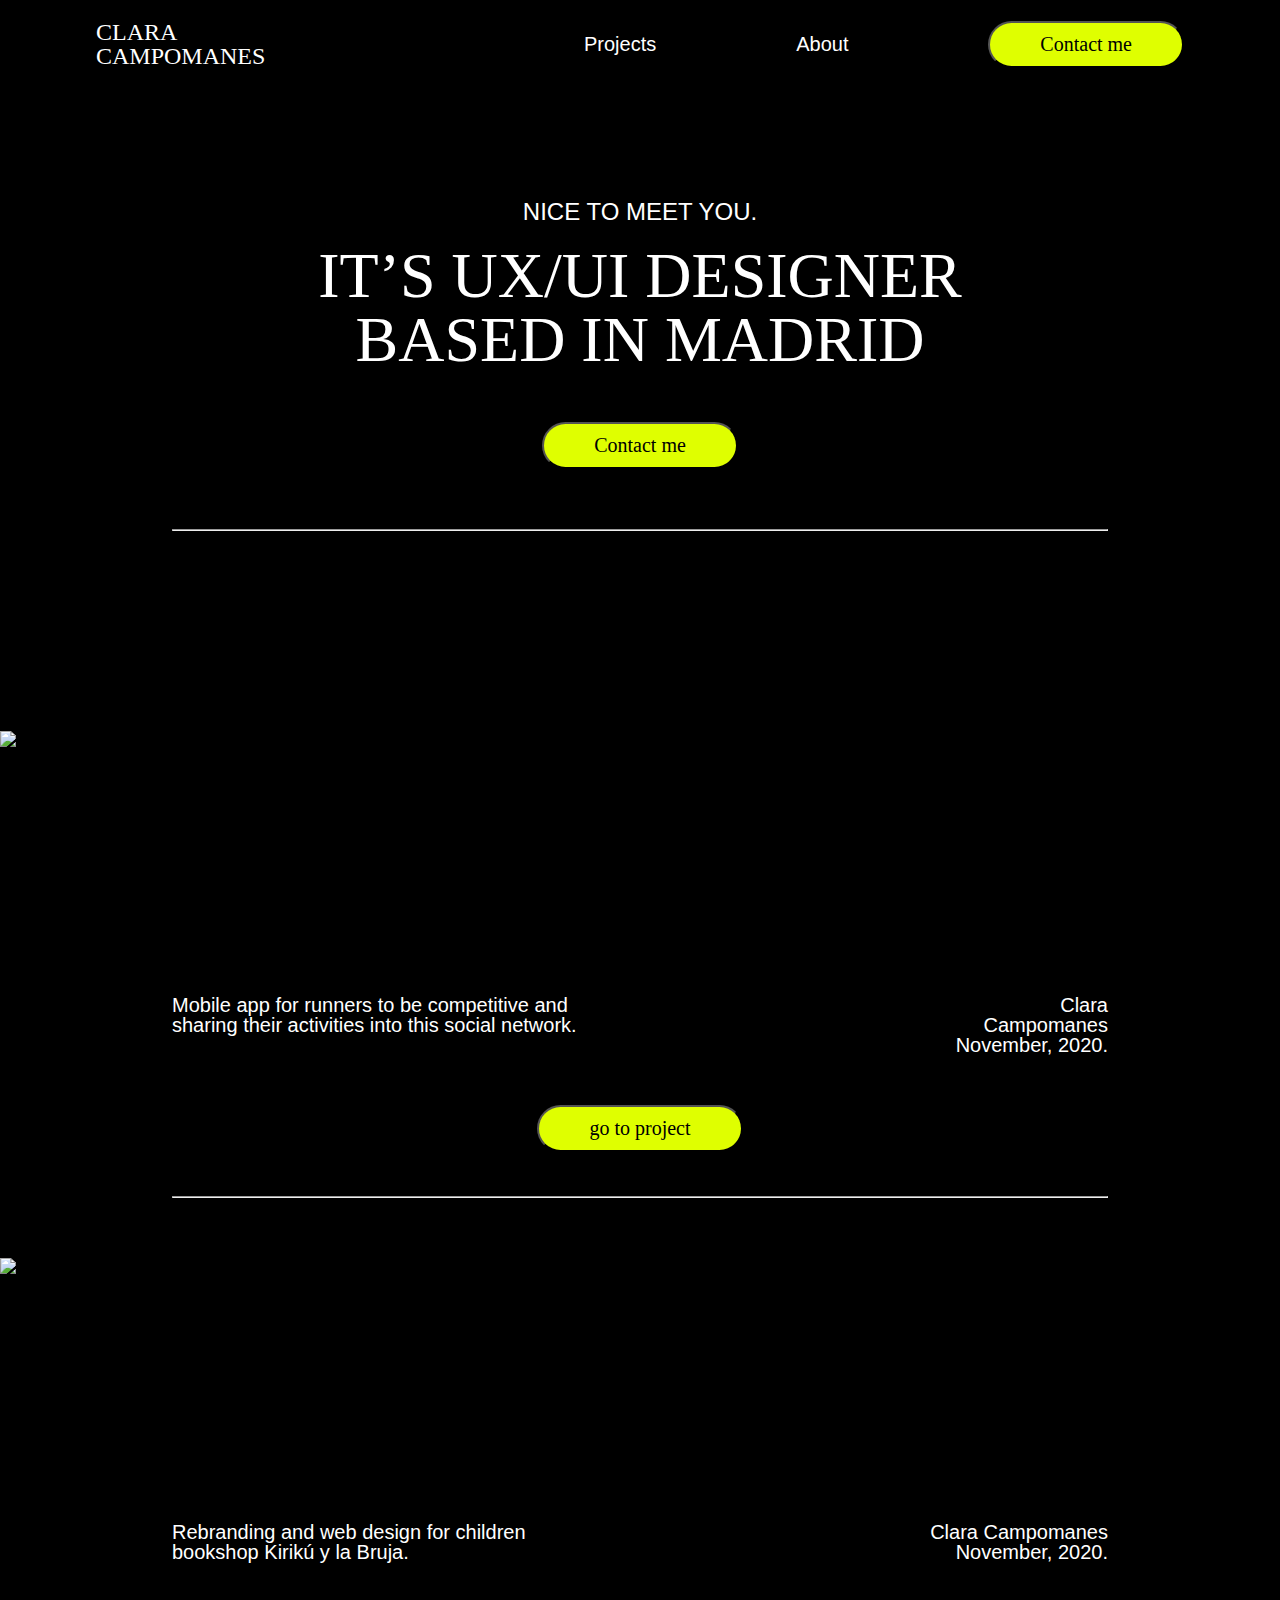
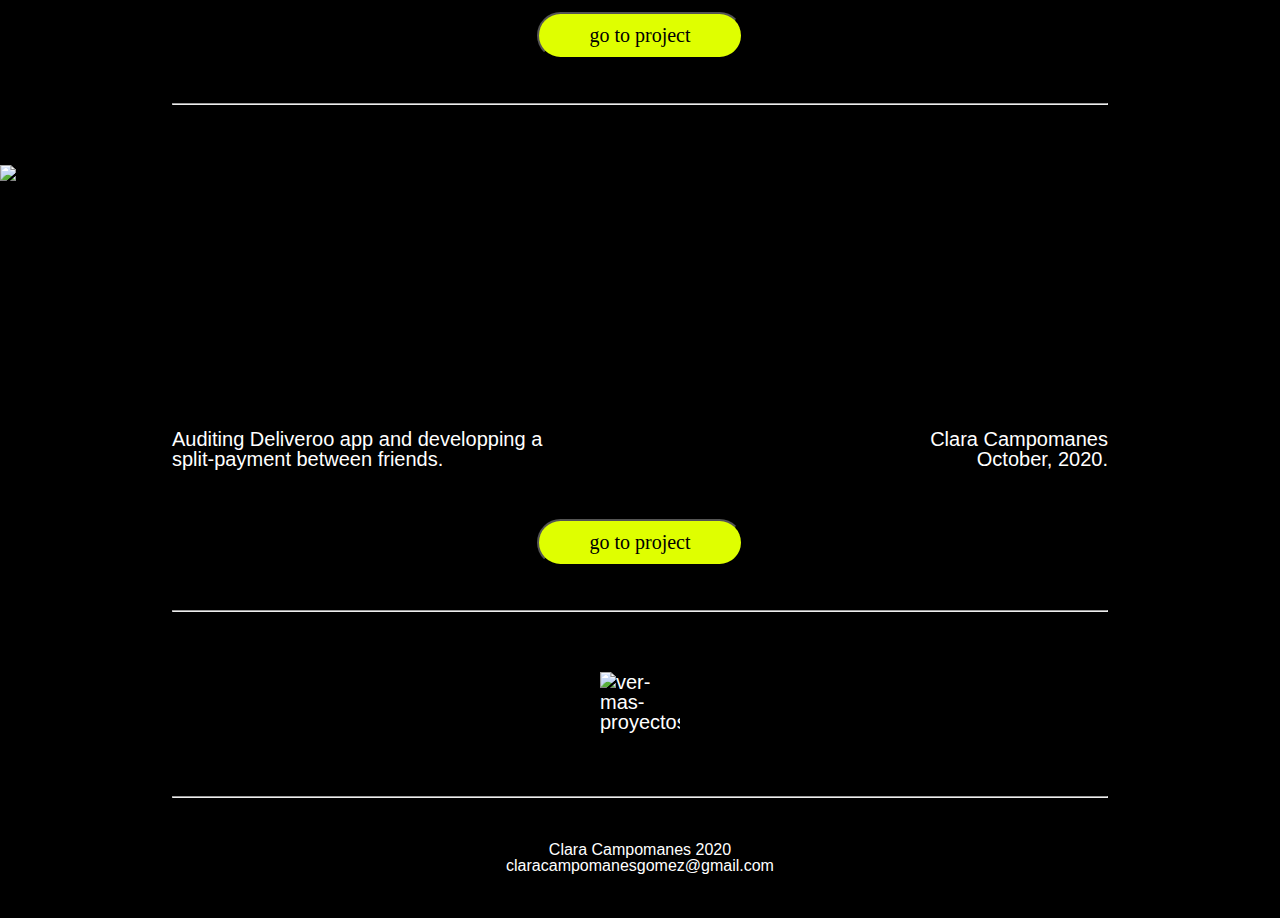
==== index.html @ 475435c1 "Add files via upload" ====
<!DOCTYPE html>
<html lang="en">

<head>
    <meta charset="UTF-8">
    <meta name="viewport" content="width, initial-scale=1.0">
    <meta http-equiv="X-UA-Compatible" content="ie=edge">
    <title>PORTFOLIO</title>
    <link href="https://unpkg.com/aos@2.3.1/dist/aos.css" rel="stylesheet">
    <link rel="stylesheet" href="css/reset.css">
    <link rel="stylesheet" href="css/style.css">
</head>

<body>
    <div class="mobile">
        <h1>can't see any content? please, visit my portfolio on your computer</h1>
    </div>
    <div class="desktop">
        <header>
            <div class="navbar">
                <h4>CLARA CAMPOMANES</h4>
                <nav>
                    <a href="projects.html">Projects </a>
                    <a href="about.html">About</a>
                    <a target=_blank href="contactme.html">
                        <button>Contact me</button>
                    </a>
                </nav>
            </div>
        </header>

        <main>
            <section id="title">
                <h6>NICE TO MEET YOU.</h6>
                <h1>IT’S UX/UI DESIGNER<br>
                    BASED IN MADRID<br></h1>
                <div class="centrado"><a target=_blank href="contactme.html"><button>Contact
                            me</button></a>
                </div>
                <hr>
                </hr>
            </section>

            <section id="bloque">
                <img src="images/runnup.png" alt="runnup">
                <div class="títuloproyecto">
                    <h3 data-aos="fade-right">
                        RUNNUP<br>
                        UX/UI<br>
                    </h3>
                    <h2 data-aos="fade-left">
                        1
                    </h2>
                </div>
                <div class="descripcionproyecto">
                    <p>
                        Mobile app for runners to be competitive and sharing their activities
                        into this social network.
                    </p>
                    <h5>Clara Campomanes
                        November, 2020.
                    </h5>

                </div>
                <div class="centrado"><a
                    target=_blank href="https://claracampomanesgomez.medium.com/estudio-de-caso-runnup-a8fbc8ca9968"><button>go to
                            project</button></a>
                    <hr>
                    </hr>
                </div>

                <section id="bloque">
                    <img src="images/kiriku.png" alt="kiriku">
                    <div class="títuloproyecto">
                        <h3 data-aos="fade-right">
                            KIRIKÚ<br>
                            Y LA BRUJA<br>
                        </h3>
                        <h2 data-aos="fade-left">
                            2
                        </h2>
                    </div>
                    <div class="descripcionproyecto">
                        <p>
                            Rebranding and web design
                            for children bookshop Kirikú y la Bruja.
                        </p>
                        <h5>Clara Campomanes
                            November, 2020.
                        </h5>

                    </div>
                    <div class="centrado"><a
                        target=_blank href="https://claracampomanesgomez.medium.com/estudio-de-caso-kirik%C3%BA-y-la-bruja-6a23efffc6d5"><button>go
                                to
                                project</button></a>
                        <hr>
                        </hr>
                    </div>

                    <section id="bloque">
                        <img src="images/deliveroo.png" alt="deliveroo">
                        <div class="títuloproyecto">
                            <h3 data-aos="fade-right">
                                DELIVEROO:<br>
                                SPLIT-PAYMENT<br>
                            </h3>
                            <h2 data-aos="fade-left">
                                3
                            </h2>
                        </div>
                        <div class="descripcionproyecto">
                            <p>
                                Auditing Deliveroo app and developping
                                a split-payment between friends.
                            </p>
                            <h5>Clara Campomanes
                                October, 2020.
                            </h5>

                        </div>
                        <div class="centrado"><a
                            target=_blank href="https://claracampomanesgomez.medium.com/estudio-de-caso-c1e2e9af25e8"><button>go
                                    to
                                    project</button></a>
                            <hr>
                            </hr>
                        </div>
                    </section>

                    <div>
                        <a href="projects.html">
                            <img src="images/ver-mas-proyectos.svg" alt="ver-mas-proyectos" id=botón-ver-más>
                        </a>
                    </div>

                    <hr>
                    </hr>


        </main>
        <footer>
            Clara Campomanes 2020<br>
            claracampomanesgomez@gmail.com
        </footer>

        <script src="https://unpkg.com/aos@2.3.1/dist/aos.js"></script>
        <script>
            AOS.init();
        </script>
    </div>

</body>

</html>
---- css/style.css ----
@font-face {
  font-family: "Arial";
  src: url("../fonts/Arial.ttf");
}

@font-face {
  font-family: "Arial-Black";
  src: url("../fonts/Arial-Black");
}

@font-face {
  font-family: "Arial-Bold";
  src: url("../fonts/Arial-Bold.ttf");
}
  
  * {
    background-color: black;
  }
  .navbar, nav{
    display: flex;
    max-width: 100%;

  }
  header{
    padding: 20px 0;
    top: 0;
    position: fixed;
    width: 100%;
    max-width: 100%;
    z-index:1000
  }
  .navbar{
    max-width: 85%;
    margin: 0 auto;
    justify-content: space-between;
  }
  nav{
    width: 70%;
    max-width: 600px;
    align-items: center;
    justify-content: space-between;
    z-index: 100;
    transform:translateZ(1);
  }

  button {
    background-color: #DFFF00;
    color: black;
    font-size: 20px;
    font-family: "Arial-Bold";
    border-radius: 50px;
    padding: 10px 50px;
    outline:none;
  }
  
  button:hover {
    cursor: pointer;
    background-color:white;
  }
  
  button:active {
    cursor: pointer;
    background-color: #DFFF00;
  }
  p, a {
    font-size: 20px;
    font-family: "Arial";
    color: white;
    text-align: left;
  }   
  
  a {
    text-decoration: none;
  }

  a:visited {
    color: white;
    text-decoration: none;
  }
  
  a:hover {
    color: #DFFF00;
    text-decoration: none;
  }

  main{
    margin-top: 200px;
  }
  #title{
    margin-bottom: 200px;
  }
  .centrado{
    text-align: center;
    margin-top: 50px;
    margin-bottom: 60px;
  }

  .mailme {
    text-decoration: none;
    color: white;
  }

.projects{
  margin-right: 20px;
}

  img {
    display: block;
    margin: auto;
  }

  h1 {
    color: white;
    text-align: center;
    font-size: 64px;
    font-family: "Arial-Black";
    margin: 0px 0px;
  }

   
  h2 {
    -webkit-text-stroke: 3px white;
    color: transparent;
    font-size: 160px;
    font-family: "Arial-Black";
    text-align: right;
    margin: 44px 0px;
  }

  h3 {
    color: white;
    font-size: 64px;
    font-family: "Arial-Black";
    text-align: left;
    margin: 44px 0px;

  }

  h4 {
    color: white;
    font-size: 24px;
    font-family: "Arial-Black";
    text-align: left;
    width: 20%;
    max-width: 30%px;
  }

.texth4{ 
    font-family: "Arial-Black";
    color: white;
    font-size: 24px;
    font-family: "Arial-Black";
    text-align: left;
    width: 20%;
    max-width: 30%px;
  }

  h5 {
    color: white;
    font-size: 20px;
    font-family: "Arial";
    text-align: right;
    max-width: 30%px;
    margin: 0px 172px;
  }

  h6 {
    color: white;
    font-size: 24px;
    font-family: "Arial";
    text-align: center;
    margin: 20px 172px;
    animation-name: animationsaludo;
    animation-duration: 2s;
  }

  @keyframes animationsaludo {
    from {color: #DFFF00;}
    to {color:white;}
  }

  p {
    font-size: 20px;
    font-family: "Arial";
    color: white;
    text-align: left;
    margin: 0px 172px;
    
  }   
  
.separadores {
  flex-direction: row;
  align-items: flex-start;
  padding: 36px 36px 36px 36px;

}
  
  .box {
    /* padding-top: 30px;
    padding-right: 20px;
    padding-bottom: 30px;
    padding-left: 20px; */
    padding: 30px 20px 30px 20px;
    width: 95%;
    border: 0px solid black;
    background-color: black;
    margin: 44px 172px;
}

  hr {
      color: white;
      align-items: center;
      margin: 44px 172px;
}

  footer{
      text-align: center;
      font-family: "Arial";
      color: white;
      font-size: 16px;
      margin: 44px 172px;
 }

 .skills-verde {
    color: #DFFF00;
    font-size: 24px;
    font-family: "Arial";
    text-align: center;
    margin: 44px 172px;
 }

 .lets-talk {
  color: white;
  font-size: 24px;
  font-family: "Arial";
  text-align: center;
  align-items: flex-start;
  margin: 44px 172px;
}

#botón-ver-más{
  display: flex;
  align-self: center;
  justify-content: center;
  margin-bottom: 0px;
  margin-top: 0px;
  width: 80px;
  height: 80px;
}

#bloque {
justify-content: space-around;
}

.títuloproyecto {
  display: flex;
  justify-content: space-between;
  padding: 0px 172px;
}

.descripcionproyecto {
  display: flex;
  justify-content: space-between;
} 

.mobile {
  display: none;
}

@media only screen and (max-width: 414px){
  .desktop{
    display: none;
  }

.mobile {
  display: flex;
  justify-content: center;
  align-items: center;
  height: 100vh;
  background-color: black;
}

.mobile h1{
font-size: 36px;
width: 200px;
color: #DFFF00;
text-align: center;
justify-content: left;
font-family: "Arial-Black";
margin: 16px 16px;
}
}
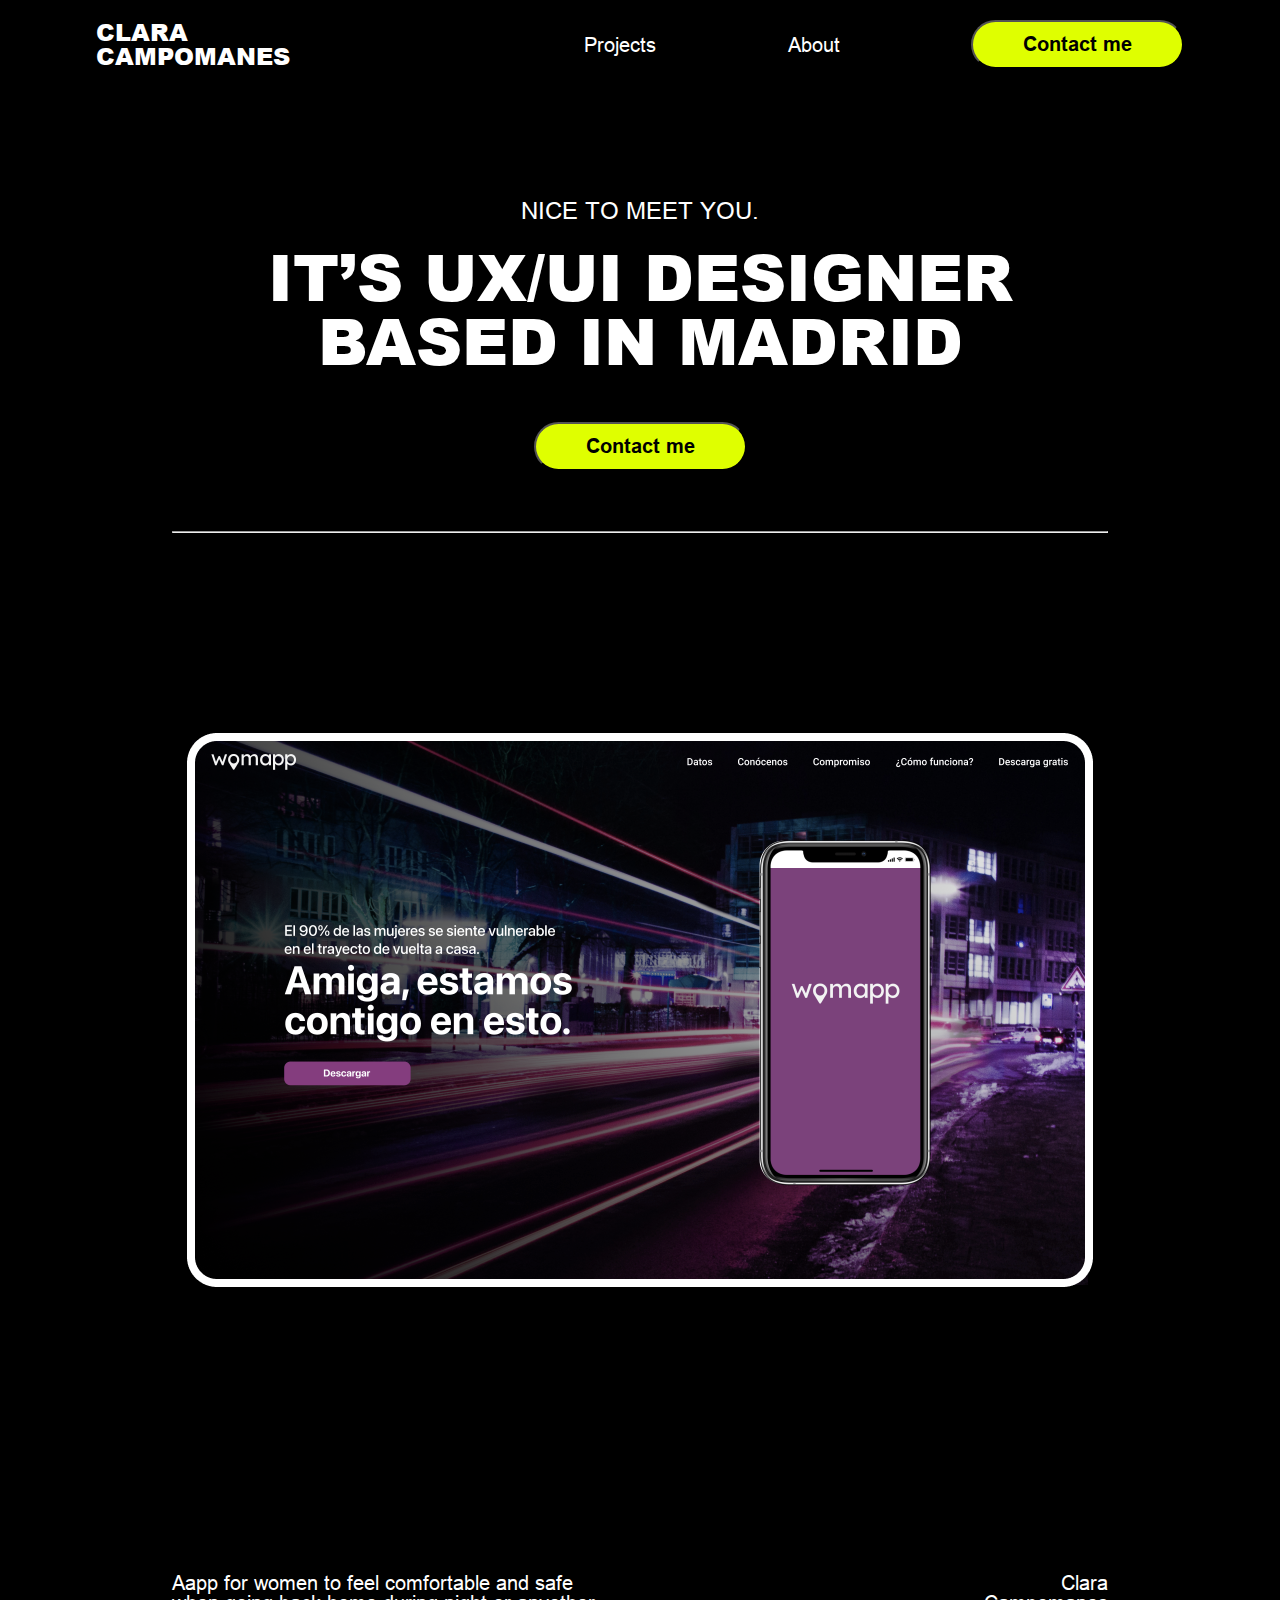
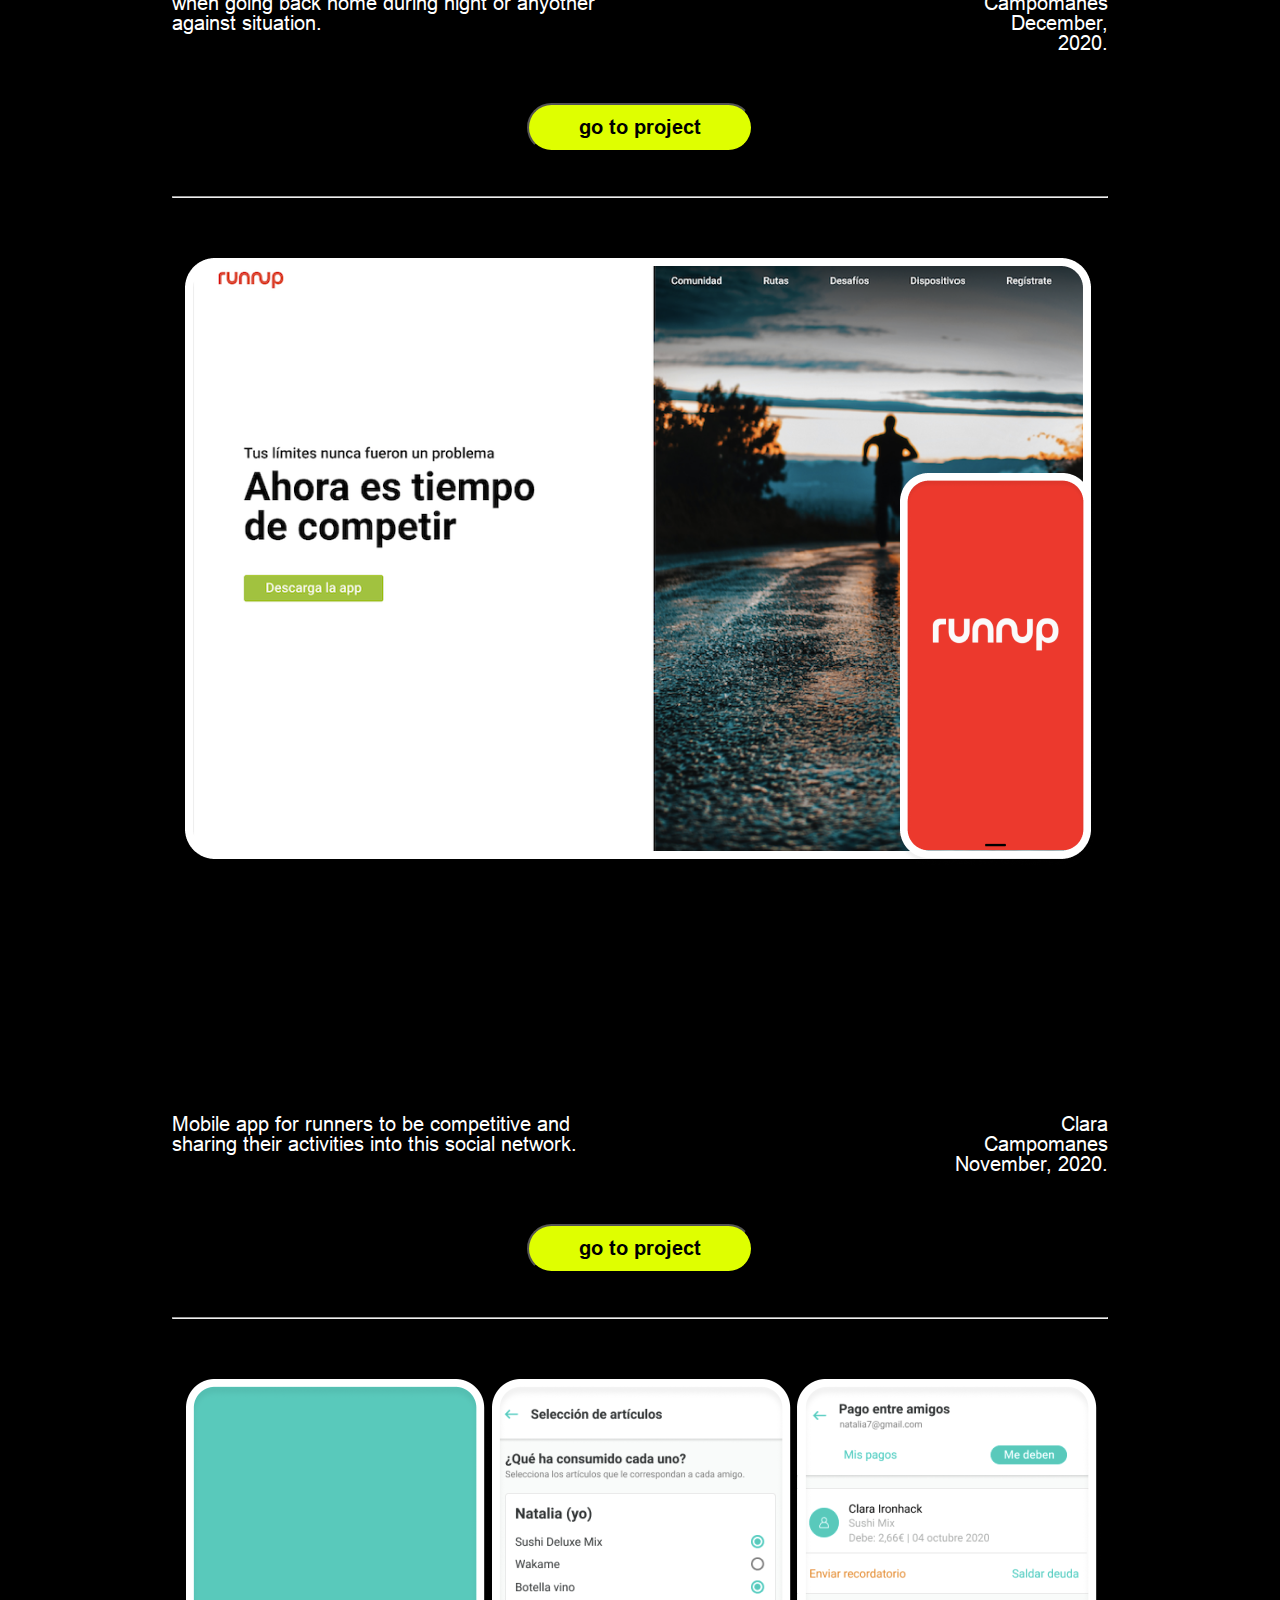
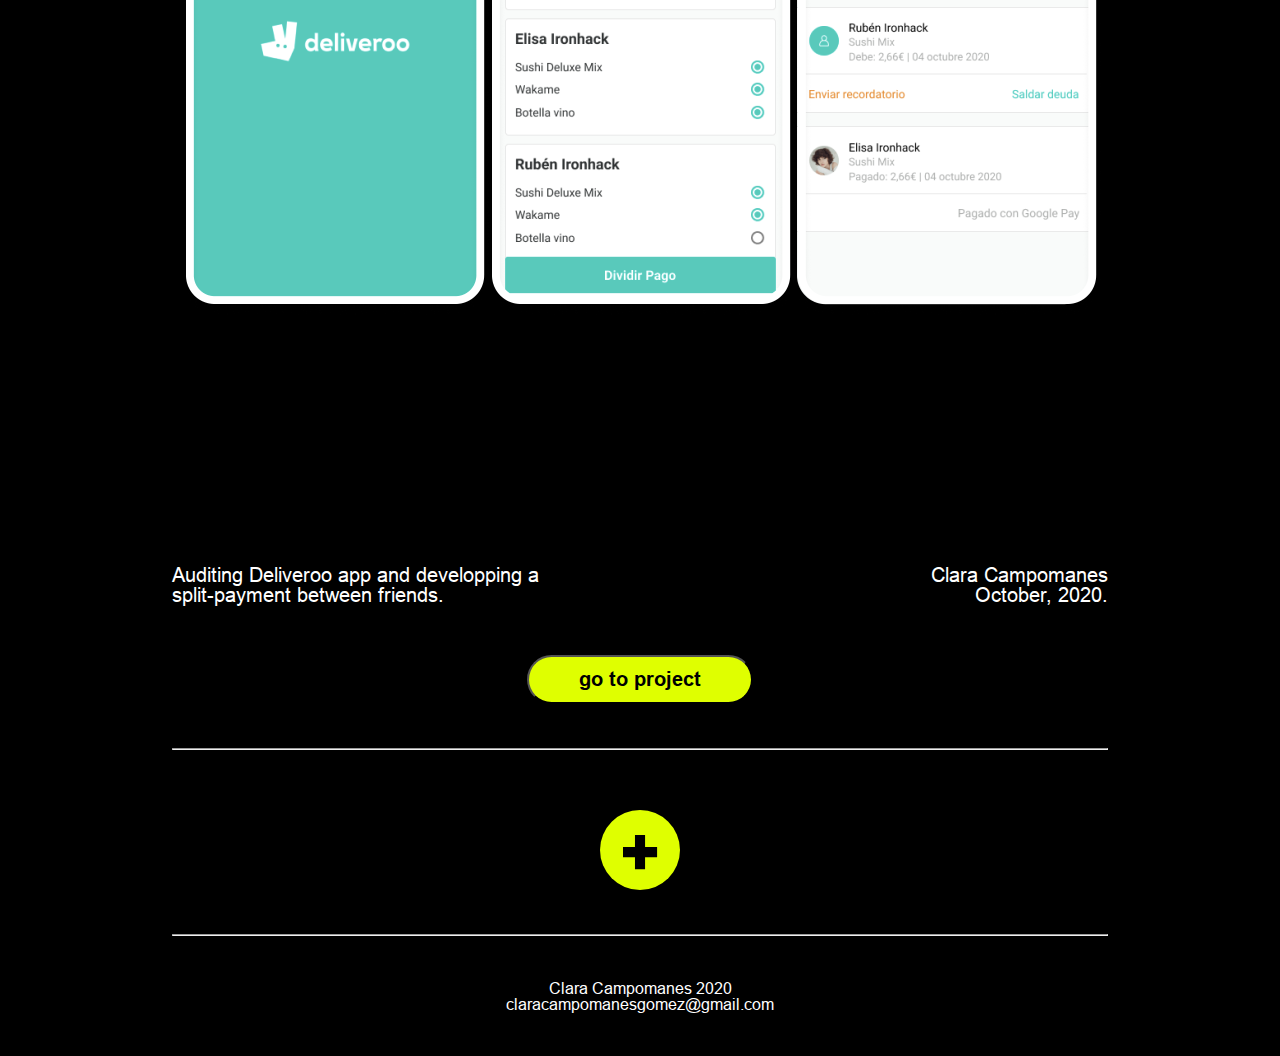
==== commit eb106e74: "Add files via upload" ====
--- a/index.html
+++ b/index.html
@@ -42,10 +42,10 @@
             </section>
 
             <section id="bloque">
-                <img src="images/runnup.png" alt="runnup">
+                <img src="images/womapp.png" alt="womapp">
                 <div class="títuloproyecto">
                     <h3 data-aos="fade-right">
-                        RUNNUP<br>
+                        WOMAPP<br>
                         UX/UI<br>
                     </h3>
                     <h2 data-aos="fade-left">
@@ -54,27 +54,29 @@
                 </div>
                 <div class="descripcionproyecto">
                     <p>
-                        Mobile app for runners to be competitive and sharing their activities
-                        into this social network.
+                        Aapp for women to feel comfortable and safe when going back home
+                        during night or anyother against situation.
                     </p>
                     <h5>Clara Campomanes
-                        November, 2020.
+                        December, 2020.
                     </h5>
 
                 </div>
-                <div class="centrado"><a
-                    target=_blank href="https://claracampomanesgomez.medium.com/estudio-de-caso-runnup-a8fbc8ca9968"><button>go to
+                <div class="centrado"><a target=_blank
+                        href="https://claracampomanesgomez.medium.com/estudio-de-caso-womapp-617fafb9f38c"><button>go to
                             project</button></a>
                     <hr>
                     </hr>
                 </div>
 
+
+
                 <section id="bloque">
-                    <img src="images/kiriku.png" alt="kiriku">
+                    <img src="images/runnup.png" alt="runnup">
                     <div class="títuloproyecto">
                         <h3 data-aos="fade-right">
-                            KIRIKÚ<br>
-                            Y LA BRUJA<br>
+                            RUNNUP<br>
+                            UX/UI<br>
                         </h3>
                         <h2 data-aos="fade-left">
                             2
@@ -82,16 +84,16 @@
                     </div>
                     <div class="descripcionproyecto">
                         <p>
-                            Rebranding and web design
-                            for children bookshop Kirikú y la Bruja.
+                            Mobile app for runners to be competitive and sharing their activities
+                            into this social network.
                         </p>
                         <h5>Clara Campomanes
                             November, 2020.
                         </h5>
 
                     </div>
-                    <div class="centrado"><a
-                        target=_blank href="https://claracampomanesgomez.medium.com/estudio-de-caso-kirik%C3%BA-y-la-bruja-6a23efffc6d5"><button>go
+                    <div class="centrado"><a target=_blank
+                            href="https://claracampomanesgomez.medium.com/estudio-de-caso-runnup-a8fbc8ca9968"><button>go
                                 to
                                 project</button></a>
                         <hr>
@@ -119,8 +121,8 @@
                             </h5>
 
                         </div>
-                        <div class="centrado"><a
-                            target=_blank href="https://claracampomanesgomez.medium.com/estudio-de-caso-c1e2e9af25e8"><button>go
+                        <div class="centrado"><a target=_blank
+                                href="https://claracampomanesgomez.medium.com/estudio-de-caso-c1e2e9af25e8"><button>go
                                     to
                                     project</button></a>
                             <hr>
--- a/css/style.css
+++ b/css/style.css
@@ -5,7 +5,7 @@
 
 @font-face {
   font-family: "Arial-Black";
-  src: url("../fonts/Arial-Black");
+  src: url("../fonts/Arial-Black.ttf");
 }
 
 @font-face {
